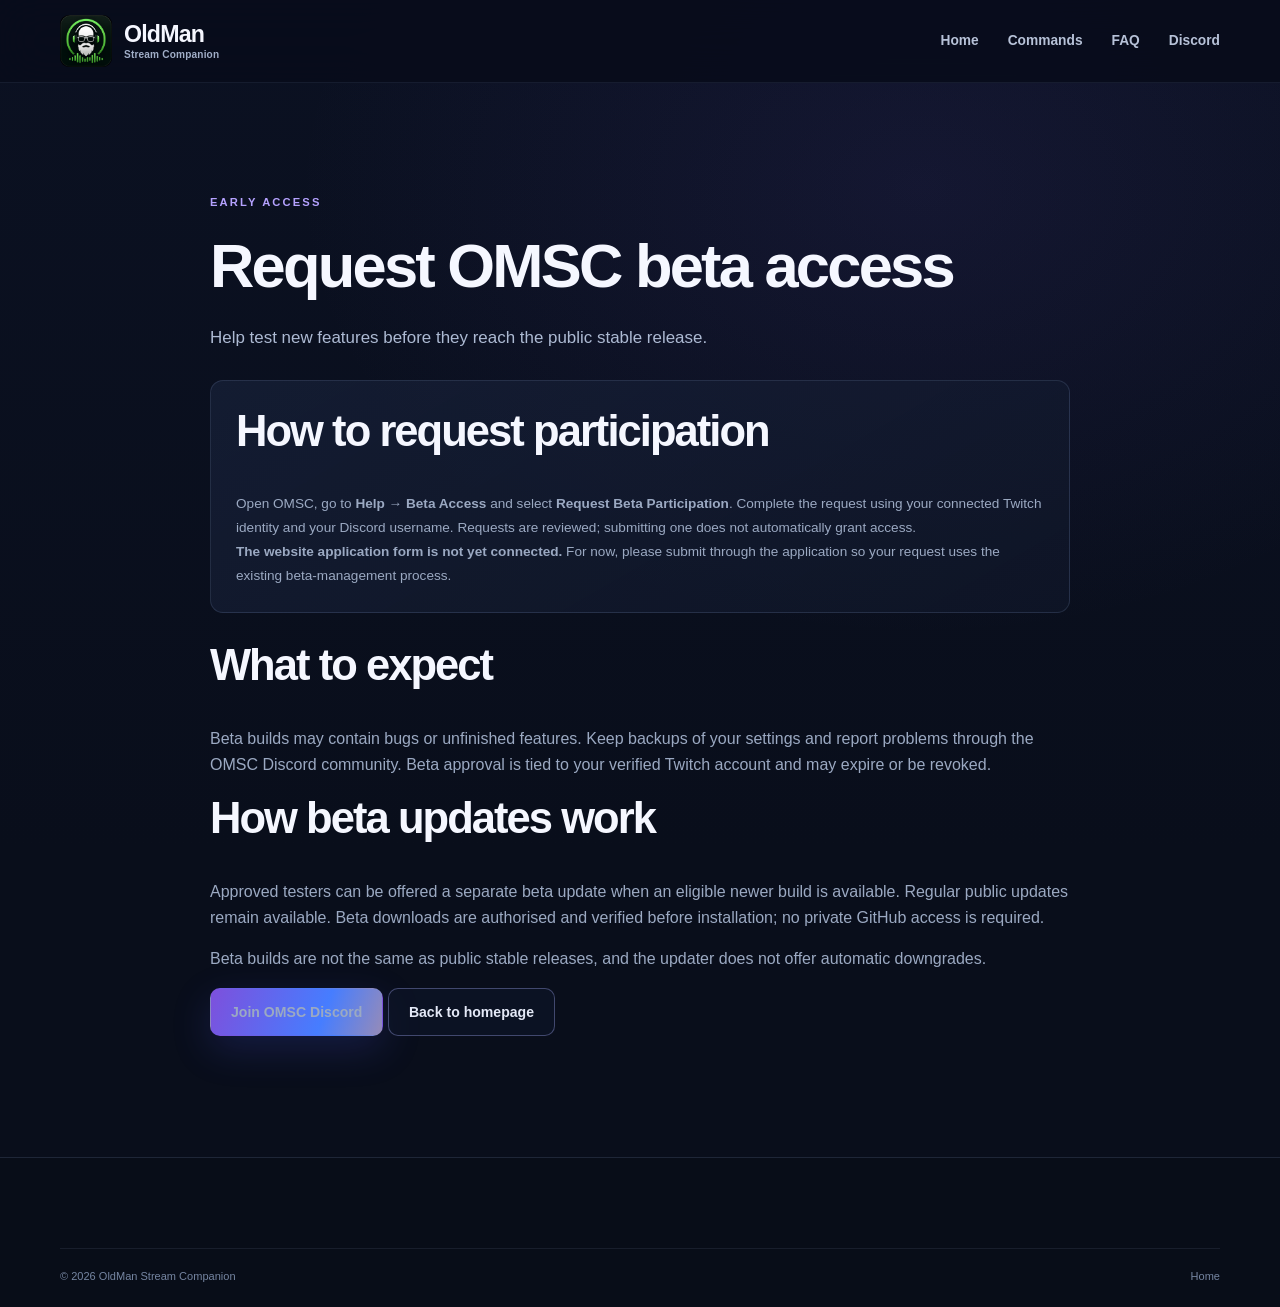
==== beta/index.html @ b164f7f6 "Add beta participation information and in-app request instructions" ====
<!doctype html>
<html lang="en-AU"><head><meta charset="utf-8"><meta name="viewport" content="width=device-width, initial-scale=1"><meta name="theme-color" content="#090e1b"><meta name="description" content="Request participation in OldMan Stream Companion beta testing."><link rel="icon" href="/assets/omsc-favicon.png" type="image/png"><link rel="stylesheet" href="/styles.css"><title>Beta Access | OldMan Stream Companion</title></head>
<body><a class="skip-link" href="#main">Skip to main content</a><header class="site-header"><div class="container nav-shell"><a class="brand" href="/" aria-label="OldMan Stream Companion home"><span class="brand-mark" aria-hidden="true"></span><span class="brand-wordmark"><strong>OldMan</strong><small>Stream Companion</small></span></a><nav class="site-nav" aria-label="Main navigation"><a href="/">Home</a><a href="/commands/">Commands</a><a href="/#faq">FAQ</a><a href="https://discord.gg/SG4fTGx7cP" target="_blank" rel="noopener noreferrer">Discord</a></nav></div></header>
<main id="main"><section class="section-spacing"><div class="container" style="max-width:860px"><span class="eyebrow">EARLY ACCESS</span><h1>Request OMSC beta access</h1><p class="hero-lede">Help test new features before they reach the public stable release.</p>
<div class="feature-card" style="margin:28px 0"><h2>How to request participation</h2><p>Open OMSC, go to <strong>Help → Beta Access</strong> and select <strong>Request Beta Participation</strong>. Complete the request using your connected Twitch identity and your Discord username. Requests are reviewed; submitting one does not automatically grant access.</p><p><strong>The website application form is not yet connected.</strong> For now, please submit through the application so your request uses the existing beta-management process.</p></div>
<h2>What to expect</h2><p>Beta builds may contain bugs or unfinished features. Keep backups of your settings and report problems through the OMSC Discord community. Beta approval is tied to your verified Twitch account and may expire or be revoked.</p><h2>How beta updates work</h2><p>Approved testers can be offered a separate beta update when an eligible newer build is available. Regular public updates remain available. Beta downloads are authorised and verified before installation; no private GitHub access is required.</p><p>Beta builds are not the same as public stable releases, and the updater does not offer automatic downgrades.</p><p><a class="btn btn-primary" href="https://discord.gg/SG4fTGx7cP" target="_blank" rel="noopener noreferrer">Join OMSC Discord</a> <a class="btn btn-outline" href="/">Back to homepage</a></p></div></section></main>
<footer class="footer"><div class="container footer-bottom"><span>© 2026 OldMan Stream Companion</span><a href="/">Home</a></div></footer></body></html>
---- styles.css ----
:root{color-scheme:dark;--bg:#090e1b;--bg-deep:#070b15;--panel:#111a2c;--panel-lighter:#18233a;--text:#f5f7ff;--muted:#9ba9c2;--quiet:#71809d;--border:rgba(164,188,236,.14);--purple:#9570f8;--blue:#4484ff;--orange:#f49a57;--max:1160px;--focus:#9ad8ff}
*{box-sizing:border-box}html{scroll-behavior:smooth;scroll-padding-top:100px}body{margin:0;background:var(--bg);color:var(--text);font-family:Inter,ui-sans-serif,-apple-system,BlinkMacSystemFont,"Segoe UI",Arial,sans-serif;font-size:16px;line-height:1.6;-webkit-font-smoothing:antialiased}body::before{content:"";position:absolute;left:0;right:0;top:0;height:850px;pointer-events:none;background:radial-gradient(ellipse at 72% 22%,rgba(91,71,173,.12),transparent 48%),linear-gradient(180deg,#0b1122 0%,var(--bg) 100%);z-index:-1}a{color:inherit;text-decoration:none}button{font:inherit}button,a{ -webkit-tap-highlight-color:transparent}a:focus-visible,button:focus-visible,summary:focus-visible{outline:3px solid var(--focus);outline-offset:4px}h1,h2,h3,p{margin-top:0}h1,h2,h3{line-height:1.14;letter-spacing:-.045em}h1{font-size:clamp(2.6rem,4.8vw,4.7rem);font-weight:780;margin:17px 0 22px}h2{font-size:clamp(2rem,3.4vw,3.35rem);font-weight:740}h3{font-size:1.12rem;letter-spacing:-.025em}p{color:var(--muted)}svg{width:1.15em;height:1.15em;vertical-align:middle}.container{width:min(calc(100% - 64px),var(--max));margin-inline:auto}.section-spacing{padding:105px 0}.eyebrow{display:inline-flex;gap:12px;align-items:center;color:#b5a2ff;letter-spacing:.19em;font-size:.7rem;font-weight:800;text-transform:uppercase}.eyebrow-line{width:24px;height:2px;background:linear-gradient(90deg,var(--purple),var(--blue))}.gradient-text{background:linear-gradient(100deg,#b498ff 4%,#719aff 53%,#ffae75 100%);-webkit-background-clip:text;background-clip:text;color:transparent}.muted-heading{color:#aab7d0}.skip-link{position:absolute;top:-90px;left:18px;padding:12px 18px;background:white;color:black;z-index:10000}.skip-link:focus{top:12px}
.site-header{position:sticky;top:0;z-index:99;border-bottom:1px solid rgba(164,188,236,.09);background:rgba(8,13,27,.91);backdrop-filter:blur(22px);-webkit-backdrop-filter:blur(22px)}.nav-shell{display:flex;align-items:center;justify-content:space-between;min-height:82px;gap:30px}.brand{display:inline-flex;align-items:center;gap:12px;min-width:0}.brand-mark{flex:none;display:grid;place-items:center;position:relative;width:43px;height:43px;border:2px solid rgba(145,111,250,.7);border-radius:15px;background:linear-gradient(145deg,#222444,#101d3c);box-shadow:inset 0 0 20px rgba(118,77,239,.12)}.brand-mark::before{content:"";position:absolute;inset:7px;border:3px solid transparent;border-top-color:#9a7aff;border-left-color:#4a8aff;border-bottom-color:#e69a64;border-right-color:#9a7aff;border-radius:50%;transform:rotate(25deg)}.brand-mark span{font-size:.01px;color:transparent}.brand-wordmark{display:flex;flex-direction:column;line-height:1.05;gap:4px;white-space:nowrap}.brand-wordmark strong{font-size:1.45rem;font-weight:820;letter-spacing:-.05em}.brand-wordmark small{color:#a1aec8;font-size:.63rem;font-weight:600;letter-spacing:.018em}.site-nav{display:flex;align-items:center;gap:29px}.site-nav>a:not(.nav-download){color:#b7c2d8;font-size:.86rem;font-weight:550;transition:color .2s}.site-nav>a:not(.nav-download):hover{color:white}.nav-download{display:inline-flex;gap:9px;align-items:center;border:1px solid rgba(154,131,255,.3);background:linear-gradient(108deg,#7651dd,#3c72e0);color:white;padding:11px 16px;border-radius:10px;font-weight:720;font-size:.83rem;box-shadow:0 8px 29px rgba(87,77,185,.16);transition:filter .2s,transform .2s}.nav-download:hover,.btn-primary:hover{filter:brightness(1.13);transform:translateY(-2px)}.menu-toggle{display:none}
.hero{position:relative;overflow:hidden;padding-top:95px;padding-bottom:94px}.hero-grid{display:grid;grid-template-columns:.96fr 1.04fr;gap:50px;align-items:center}.hero-ambient{position:absolute;border-radius:50%;filter:blur(50px);opacity:.35;pointer-events:none;z-index:-1}.hero-ambient-one{width:370px;height:370px;right:5%;top:5%;background:#30287a}.hero-ambient-two{width:250px;height:270px;left:0;bottom:0;background:#122859}.hero-copy{position:relative;z-index:1}.hero-lede{max-width:520px;font-size:1.06rem;line-height:1.85;color:#adbad3}.hero-actions{display:flex;flex-wrap:wrap;gap:12px;margin:30px 0 30px}.btn{display:inline-flex;justify-content:center;align-items:center;gap:11px;min-height:48px;padding:13px 20px;border:1px solid transparent;border-radius:10px;font-size:.88rem;font-weight:750;line-height:1.2;white-space:nowrap;transition:background .2s,border-color .2s,filter .2s,transform .2s}.btn-primary{background:linear-gradient(110deg,#7d50dc 0%,#467dff 65%,#f19b67 140%);box-shadow:0 13px 38px rgba(72,78,220,.21)}.btn-outline{background:rgba(14,20,39,.7);border-color:rgba(148,155,225,.4);color:#e4e9f7}.btn-outline:hover{background:rgba(111,100,186,.15);border-color:#9c91df}.btn-outline>span{font-size:1.03rem}.hero-points{display:flex;flex-wrap:wrap;gap:12px 22px}.hero-points>span{color:#9eabc4;font-size:.76rem;white-space:nowrap}.point-icon{color:#a38dff;font-weight:800;padding-right:5px}.hero-display{min-width:0;position:relative}.product-window{border:1px solid rgba(149,157,239,.29);border-radius:17px;background:#0d1424;box-shadow:0 35px 90px rgba(0,0,0,.38),0 0 0 5px rgba(73,74,134,.08);overflow:hidden;transform:perspective(1600px) rotateY(-3deg) rotateX(1deg)}.window-header{height:42px;background:#121a2c;border-bottom:1px solid #243048;display:flex;align-items:center;justify-content:space-between;padding:0 14px}.window-title{display:flex;align-items:center;gap:8px;font-size:.68rem;font-weight:850;letter-spacing:.05em}.window-title span:last-child{display:flex;align-items:center;gap:8px}.window-title small{font-size:.59rem;color:#8596b5;font-weight:500;letter-spacing:0}.window-logo{display:grid;place-items:center;width:22px;height:22px;border:1px solid #795bbf;background:#2a2052;color:#cbb9ff;border-radius:7px;font-size:.7rem}.window-actions{display:flex;gap:9px}.window-actions i{width:7px;height:7px;border-radius:50%;background:#364767}.window-actions i:last-child{background:#8c477b}.app-body{display:grid;grid-template-columns:139px minmax(0,1fr);min-height:322px}.app-sidebar{background:#0d1423;padding:16px 8px;display:flex;flex-direction:column;gap:5px;border-right:1px solid #1e2b43}.app-sidebar>div{font-size:.58rem;color:#8e9bb4;white-space:nowrap;padding:7px 8px;border-radius:5px}.app-sidebar .app-sidebar-active{color:#ded4ff;background:#382575}.sb-icon{font-weight:bold;color:#9095cb;padding-right:6px}.sb-dot{display:inline-block;width:6px;height:6px;border-radius:50%;background:#ad8dff;margin-right:7px}.app-main{padding:17px 17px 12px;background:radial-gradient(circle at 80% 20%,rgba(54,46,132,.2),transparent 50%),#101827}.app-heading{display:flex;align-items:flex-start;justify-content:space-between;gap:10px}.app-small-title{font-size:.51rem;color:#928dbb;font-weight:800;letter-spacing:.15em}.app-heading h2{font-size:1rem;margin:4px 0 16px;letter-spacing:-.02em}.app-status{font-size:.56rem;display:inline-flex;align-items:center;gap:6px;padding:6px 7px;border:1px solid rgba(65,177,136,.2);border-radius:25px;color:#83ccae;white-space:nowrap}.app-status span,.connected-dot{display:inline-block;border-radius:50%;width:6px;height:6px;background:#3fd6a1}.app-main-grid{display:grid;grid-template-columns:1.25fr 1fr;gap:10px}.playing-card,.control-card,.module-card{border:1px solid #263653;background:#161f35;border-radius:9px;padding:12px}.playing-label,.control-card>span:first-child{font-weight:850;color:#adbad7;font-size:.55rem;letter-spacing:.12em}.pulse-indicator{display:inline-block;width:6px;height:6px;background:#48d4aa;border-radius:50%;margin-right:5px}.playing-middle{display:flex;gap:10px;align-items:center;margin-top:15px}.record-art{width:58px;height:59px;border-radius:6px;display:grid;place-items:center;background:radial-gradient(circle at 35% 25%,#bc7ec8 0%,#443483 35%,#111b48 75%);flex:none;color:#f6d5ff;font-size:1.3rem}.playing-info{min-width:0}.playing-info strong{display:block;font-size:.62rem;color:#eceefe;line-height:1.4}.playing-info small{display:block;color:#a4aacb;font-size:.54rem;margin-top:5px}.progress-bar{background:#2b3254;width:100%;height:5px;border-radius:50px;margin-top:14px;overflow:hidden}.progress-bar span{display:block;height:100%;width:58%;background:linear-gradient(90deg,#a27aff,#4989ff)}.control-card{display:flex;flex-direction:column;justify-content:space-between}.control-graphic{display:flex;align-items:center;justify-content:center;gap:14px;margin:12px 0;font-size:1rem;color:#e7916c}.control-graphic span:nth-child(2){font-size:1.9rem;color:#ca8bff}.control-card strong{font-size:.58rem;font-weight:550;color:#d5d8ed}.module-card{padding:11px;display:flex;flex-direction:column;min-height:73px;gap:5px}.module-card strong{font-size:.59rem;color:#f2f4ff;line-height:1.2}.module-card small{font-size:.54rem;color:#99a9c4}.module-icon{font-size:1rem;line-height:1}.module-icon.purple{color:#b58cff}.module-icon.orange{color:#ffac6f}.app-bottom{display:flex;justify-content:space-between;gap:10px;color:#7284a4;margin-top:14px;font-size:.53rem}.window-caption{text-align:center;color:#7689a8;font-size:.69rem;margin-top:18px}.caption-sparkle{color:#af8aff}
.benefits{padding:0 0 12px}.benefits-inner{display:grid;grid-template-columns:repeat(4,1fr);border:1px solid var(--border);border-radius:13px;overflow:hidden;background:rgba(19,28,48,.58)}.benefits-inner>div{display:flex;align-items:center;justify-content:center;gap:11px;padding:21px 12px;border-right:1px solid var(--border)}.benefits-inner>div:last-child{border-right:0}.benefits-inner strong{font-size:.8rem;font-weight:650}.benefit-icon{font-size:1.5rem;font-weight:800;line-height:1}.spotify-green{color:#49d69e}.lavender{color:#a78bff}.warm{color:#f7aa66}.sky{color:#5dafff}
.section-heading{margin-bottom:38px}.section-heading.centered{text-align:center}.section-heading h2{margin:12px 0 15px}.section-heading p{margin:0 auto;max-width:550px;line-height:1.8}.features{padding-top:109px;padding-bottom:90px}.feature-grid{display:grid;grid-template-columns:repeat(3,minmax(0,1fr));gap:16px}.feature-card{padding:26px 25px 24px;border-radius:13px;border:1px solid var(--border);background:linear-gradient(150deg,rgba(26,36,62,.62),rgba(16,23,41,.7));min-height:206px;transition:transform .2s,border-color .2s}.feature-card:hover{transform:translateY(-3px);border-color:rgba(147,121,254,.33)}.feature-card h3{font-size:1.07rem;letter-spacing:-.02em;margin:22px 0 7px}.feature-card p{font-size:.85rem;line-height:1.75;margin:0}.feature-symbol{display:grid;place-items:center;width:45px;height:45px;border-radius:13px;font-size:1.52rem;font-weight:750}.symbol-spotify{color:#5ae7a8;background:rgba(53,167,116,.12)}.symbol-alert{color:#b293ff;background:rgba(130,98,226,.13)}.symbol-chat{color:#67baff;background:rgba(65,138,234,.14)}.symbol-playlist{color:#f8aa70;background:rgba(217,125,58,.12)}.symbol-credits{color:#ffd073;background:rgba(224,164,56,.13)}.symbol-directory{color:#cc9dff;background:rgba(154,84,214,.13)}.feature-extra{text-align:center;margin:29px 0 0;font-size:.82rem;color:#8e9bb4}.feature-extra strong{color:#c0cce0;font-weight:550}
.preview-section{background:linear-gradient(180deg,rgba(13,20,35,.4),rgba(21,27,52,.48),rgba(13,20,35,.13));border-top:1px solid rgba(165,176,224,.05);border-bottom:1px solid rgba(165,176,224,.05)}.split-heading{display:flex;align-items:flex-end;justify-content:space-between;gap:30px}.split-heading h2{margin-bottom:0}.split-heading p{max-width:375px;margin:0;font-size:.94rem}.preview-shell{border:1px solid rgba(155,164,235,.18);background:#10182a;border-radius:15px;overflow:hidden;box-shadow:0 34px 70px rgba(0,0,0,.12)}.preview-tabs{display:flex;gap:0;background:#141c30;border-bottom:1px solid var(--border)}.preview-tab{flex:1;background:none;border:0;border-right:1px solid var(--border);padding:18px 17px;color:#8797b2;cursor:pointer;text-align:left;font-size:.88rem;font-weight:700;transition:background .2s,color .2s}.preview-tab:last-child{border-right:0}.preview-tab span{color:#6e7d9e;font-size:.7rem;padding-right:12px}.preview-tab.active{background:#1a2340;color:#f2f3ff;box-shadow:inset 0 -2px #9276f9}.preview-tab:hover{background:#1b2540}.preview-panel{display:grid;grid-template-columns:1.25fr .75fr;gap:36px;align-items:center;padding:33px}.preview-panel[hidden]{display:none}.scene-card{height:310px;padding:22px;border-radius:13px;border:1px solid rgba(144,139,236,.3);overflow:hidden;position:relative;background:#10142a}.scene-card::before{content:"";position:absolute;inset:0;pointer-events:none;background:radial-gradient(circle at 48% 100%,rgba(92,64,205,.25),transparent 70%)}.scene-topline{display:flex;justify-content:space-between;gap:15px;position:relative;z-index:1;font-size:.66rem;letter-spacing:.11em;color:#bdaddd;font-weight:850}.scene-live{color:#8c99b4}.scene-music-main{position:relative;z-index:1;display:flex;align-items:center;gap:22px;max-width:490px;margin:52px auto 0}.album-placeholder{flex:none;width:136px;height:136px;border-radius:12px;background:linear-gradient(135deg,#39316a,#6446c4 45%,#1e4a8e);display:grid;place-items:center;color:#dbd2ff;font-size:4rem;box-shadow:0 20px 37px rgba(0,0,0,.2)}.scene-music-main>div:last-child{flex:1;min-width:0}.scene-music-main small{color:#aaa2f7}.scene-music-main h3{font-size:1.55rem;line-height:1.23;margin:8px 0}.scene-music-main p{font-size:.76rem}.scene-bars{display:flex;align-items:center;gap:4px;height:32px;margin-top:15px}.scene-bars i{display:block;flex:1;max-width:8px;border-radius:4px;background:linear-gradient(0deg,#6751d5,#6a96ff)}.preview-type{font-size:.73rem;font-weight:850;letter-spacing:.12em;color:#aa93fd;text-transform:uppercase}.preview-description h3{margin:14px 0;font-size:clamp(1.45rem,2.35vw,2.4rem)}.preview-description p{font-size:.95rem;line-height:1.85}.preview-note{font-size:.71rem;color:#7484a4;padding:0 33px 19px;margin:0}.scene-alerts{background:radial-gradient(circle at center,#26204d,#101426 75%)}.alert-art{position:relative;text-align:center;padding-top:25px}.alert-ring{height:92px;width:92px;display:grid;place-items:center;margin:0 auto 15px;border-radius:23px;border:2px solid #b592ff;box-shadow:0 0 42px rgba(158,91,238,.25);font-size:3rem;color:#d5b0ff}.alert-art small{font-size:.69rem;letter-spacing:.2em;color:#cebeff}.alert-art h3{font-size:1.6rem;margin:11px 0}.alert-art>span{font-size:.8rem;color:#b5a3ce}.scene-credits{background:radial-gradient(circle at center,#3a2540,#101426 73%)}.credits-art{text-align:center;position:relative;z-index:1;margin-top:19px}.credits-star{font-size:2.7rem;color:#ffbb75}.credits-art h3{font-size:1.52rem;margin:14px 0 28px}.credit-tokens{display:flex;gap:10px;justify-content:center;flex-wrap:wrap}.credit-tokens span{border:1px solid rgba(248,167,116,.4);border-radius:7px;padding:7px 11px;background:rgba(61,37,48,.8);font-size:.8rem;color:#ffca9c}
.community-section{padding:85px 0 10px}.community-panel{display:flex;align-items:center;gap:25px;padding:33px 35px;border:1px solid rgba(139,123,234,.27);border-radius:16px;background:linear-gradient(109deg,rgba(33,36,75,.72),rgba(20,29,56,.76))}.community-icon{display:grid;place-items:center;flex:none;width:61px;height:61px;background:#242957;color:#a8a4ff;border-radius:18px}.community-icon svg{width:34px;height:34px}.community-copy{flex:1}.community-copy .eyebrow{font-size:.62rem}.community-copy h2{font-size:1.49rem;margin:6px 0 5px}.community-copy p{font-size:.84rem;margin:0}.btn-community{border-color:#606bb5;background:rgba(53,72,160,.6)}.btn-community:hover{background:#394f9f}
.faq-section{padding:108px 0}.faq-grid{display:grid;grid-template-columns:.7fr 1.3fr;gap:85px}.faq-grid h2{margin:15px 0}.faq-grid>div:first-child>p{max-width:290px;line-height:1.8}.text-link{font-size:.87rem;color:#af9cff;font-weight:700}.text-link:hover{text-decoration:underline}.faq-list{border-top:1px solid var(--border)}.faq-list details{border-bottom:1px solid var(--border);padding:0 2px}.faq-list summary{font-size:.95rem;font-weight:690;cursor:pointer;list-style:none;padding:23px 35px 23px 0;position:relative}.faq-list summary::-webkit-details-marker{display:none}.faq-list summary::after{content:"+";position:absolute;right:5px;top:17px;color:#a597fc;font-size:1.45rem;font-weight:400}.faq-list details[open] summary::after{content:"−"}.faq-list details p{margin:-2px 0 22px;font-size:.85rem;line-height:1.8;max-width:530px}
.download-section{padding:20px 0 85px}.download-shell{min-height:340px;position:relative;display:grid;place-items:center;overflow:hidden;border:1px solid rgba(142,142,233,.25);border-radius:19px;background:radial-gradient(ellipse at 50% 110%,rgba(82,67,163,.22),transparent 67%),linear-gradient(150deg,#141b34,#0b1528)}.download-content{position:relative;z-index:2;text-align:center;padding:57px 30px}.download-content h2{margin:15px 0;font-size:clamp(1.8rem,3.4vw,3rem)}.download-content p{font-size:.94rem}.download-actions{display:flex;align-items:center;gap:12px;justify-content:center;margin:27px 0 0;flex-wrap:wrap}.btn-disabled{background:#354057;color:#d3d8e2;border-color:#47536d;cursor:not-allowed;font-size:.8rem}.release-note{font-size:.7rem!important;color:#7f90ae;margin-top:17px}.download-decoration{position:absolute;width:280px;height:280px;border:1px solid rgba(119,106,222,.24);border-radius:50%;top:40px}.download-decoration::before,.download-decoration::after{content:"";position:absolute;border:1px solid rgba(107,108,225,.17);border-radius:50%;inset:36px}.download-decoration::after{inset:75px}.download-decoration-left{left:-150px}.download-decoration-right{right:-150px;border-color:rgba(218,132,94,.24)}
.footer{border-top:1px solid var(--border);background:#080d18;padding:46px 0 21px}.footer-main{display:flex;align-items:center;justify-content:space-between;gap:30px}.footer-brand p{font-size:.76rem;margin:14px 0 0}.footer-main nav{display:flex;gap:24px;flex-wrap:wrap}.footer-main nav a{font-size:.79rem;color:#9cabc7}.footer-main nav a:hover{color:#fff}.footer-bottom{margin-top:44px;border-top:1px solid rgba(165,180,216,.1);padding-top:19px;display:flex;align-items:center;justify-content:space-between;gap:14px;color:#7585a1;font-size:.69rem}
@media(max-width:1100px){.hero-grid{gap:26px}.container{width:min(calc(100% - 48px),var(--max))}.hero h1{font-size:clamp(2.35rem,4.4vw,4rem)}.hero-points{gap:10px 14px}.app-sidebar{display:none}.app-body{grid-template-columns:1fr}.site-nav{gap:18px}.feature-card{padding:22px 20px}}
@media(max-width:800px){.nav-shell{min-height:74px}.menu-toggle{display:flex;flex-direction:column;justify-content:center;gap:5px;width:40px;height:40px;border:1px solid var(--border);border-radius:9px;background:#151e33;cursor:pointer;padding:9px}.menu-toggle span{height:2px;width:100%;background:#ddd9ff;border-radius:4px}.site-nav{display:none;position:absolute;left:20px;right:20px;top:74px;flex-direction:column;align-items:stretch;gap:0;border:1px solid #334061;background:#111a2f;box-shadow:0 30px 40px rgba(0,0,0,.35);border-radius:13px;padding:11px}.site-nav.open{display:flex}.site-nav>a:not(.nav-download){padding:14px;font-size:.95rem}.nav-download{justify-content:center;margin:8px 0 0}.hero{padding-top:72px;padding-bottom:55px}.hero-grid{grid-template-columns:1fr;gap:50px}.hero-copy{text-align:center}.hero-copy .eyebrow{justify-content:center}.hero-lede{margin-inline:auto}.hero-actions,.hero-points{justify-content:center}.hero-display{max-width:610px;width:100%;margin-inline:auto}.product-window{transform:none}.benefits-inner{grid-template-columns:repeat(2,1fr)}.benefits-inner>div:nth-child(2){border-right:0}.benefits-inner>div:nth-child(-n+2){border-bottom:1px solid var(--border)}.feature-grid{grid-template-columns:repeat(2,minmax(0,1fr))}.preview-panel{grid-template-columns:1fr;gap:12px}.preview-description{padding:0 8px}.preview-description h3{margin:10px 0}.split-heading{display:block}.split-heading p{margin-top:18px}.community-panel{flex-wrap:wrap}.community-copy{flex:1;min-width:calc(100% - 90px)}.community-panel .btn{margin-left:85px}.faq-grid{gap:40px;grid-template-columns:1fr}.faq-grid>div:first-child>p{max-width:100%}.footer-main{align-items:flex-start;flex-direction:column}.footer-bottom{align-items:flex-start;flex-direction:column}}
@media(max-width:520px){.container{width:calc(100% - 34px)}.section-spacing{padding:76px 0}.brand-wordmark strong{font-size:1.25rem}.brand-wordmark small{font-size:.54rem}.brand-mark{width:38px;height:38px;border-radius:13px}.hero{padding-top:65px;padding-bottom:44px}.hero h1{font-size:clamp(2.15rem,10vw,3.3rem)}.hero-lede{font-size:.95rem;line-height:1.75}.hero-actions{margin-top:28px}.hero-points{gap:10px 15px}.hero-points>span{font-size:.69rem}.window-title small{display:none}.app-main{padding:14px}.app-body{min-height:297px}.app-main-grid{gap:7px}.playing-card,.control-card,.module-card{padding:9px}.record-art{width:42px;height:46px}.playing-middle{gap:8px;margin-top:13px}.playing-info strong{font-size:.52rem}.app-heading h2{margin-bottom:10px}.control-graphic{gap:7px}.benefits-inner>div{padding:17px 5px;gap:6px}.benefits-inner strong{font-size:.65rem}.benefit-icon{font-size:1.15rem}.features{padding-top:70px;padding-bottom:70px}.feature-grid{grid-template-columns:1fr;gap:12px}.feature-card{min-height:unset;padding:22px}.feature-card h3{margin-top:14px}.feature-extra{line-height:1.8}.section-heading{margin-bottom:28px}.preview-tabs{display:grid;grid-template-columns:repeat(3,1fr)}.preview-tab{font-size:.7rem;padding:15px 9px;text-align:center;line-height:1.3}.preview-tab span{display:block;margin-bottom:6px;padding:0}.preview-panel{padding:15px;gap:20px}.scene-card{height:255px;padding:14px}.scene-music-main{margin-top:40px;gap:13px}.album-placeholder{width:86px;height:88px;font-size:3rem}.scene-music-main h3{font-size:1.07rem}.scene-music-main p{font-size:.65rem}.scene-bars{margin-top:8px;height:24px}.scene-topline{font-size:.5rem}.alert-art{padding-top:16px}.alert-ring{height:75px;width:75px}.alert-art h3{font-size:1.25rem}.credits-art h3{font-size:1.21rem}.credit-tokens span{font-size:.7rem}.preview-note{padding:7px 19px 19px;line-height:1.6}.community-section{padding:62px 0 0}.community-panel{padding:25px;gap:14px}.community-icon{width:47px;height:47px}.community-icon svg{width:28px;height:28px}.community-copy{min-width:calc(100% - 66px)}.community-copy h2{font-size:1.19rem}.community-copy p{font-size:.76rem}.community-panel .btn{margin-left:0;width:100%}.faq-section{padding:80px 0}.faq-list summary{font-size:.88rem}.download-section{padding:0 0 60px}.download-content{padding:48px 19px}.download-actions .btn{white-space:normal;width:100%}.footer-main nav{gap:14px 20px}}
@media(prefers-reduced-motion:reduce){html{scroll-behavior:auto}*,*::before,*::after{transition-duration:.01ms!important;animation-duration:.01ms!important}}

/* Official OMSC brand asset: sourced from OldManStreamCompanion.Server/wwwroot/omsc-icon.png.
   The PowerShell preparation script copies the original binary; this draft does not substitute a replica. */
.brand-mark {
  border: 0;
  border-radius: 9px;
  background: transparent url("assets/omsc-original.png") center / contain no-repeat;
  box-shadow: none;
  width: 52px;
  height: 52px;
}
.brand-mark::before, .brand-mark::after { display: none; }
.brand-wordmark strong { letter-spacing: -0.035em; }
.window-logo {
  border: none;
  border-radius: 4px;
  background: transparent url("assets/omsc-original.png") center / contain no-repeat;
}
.hero h1 { font-size: clamp(2.2rem, 4.05vw, 4.2rem); line-height: 1.13; }
.hero-lede { line-height: 1.72; max-width: 575px; }
@media(max-width:800px) {.hero h1 {font-size:clamp(2.25rem,7vw,3.55rem);}}
@media(max-width:520px) {.brand-mark {width:42px;height:42px;} .hero h1 {font-size:clamp(2rem,9.1vw,2.9rem);}}

/* Actual OMSC widget embeds: outer site styling only. Internal rendering is untouched. */
.omsc-demo-wrap{min-width:0;border:1px solid rgba(153,140,241,.25);border-radius:14px;background:radial-gradient(ellipse at 30% 100%,rgba(95,78,202,.21),transparent 75%),#0b1020;padding:17px;overflow:hidden}
.demo-label{display:flex;align-items:center;justify-content:space-between;gap:12px;color:#9bb2d8;font-size:.58rem;letter-spacing:.085em;font-weight:800;margin-bottom:10px}
.demo-label span:last-child{color:#af9af8;white-space:nowrap}
.live-widget-viewport{position:relative;min-height:240px;height:265px;border-radius:11px;background:radial-gradient(ellipse at center,rgba(101,78,170,.14),transparent 72%);overflow:hidden}
.live-widget-viewport iframe{width:100%;height:100%;border:0;display:block;overflow:hidden;background:transparent}
.widget-choices{display:flex;flex-wrap:wrap;gap:7px;justify-content:center;padding:13px 0 8px}
.widget-choice{cursor:pointer;color:#aab9d8;background:#1a2340;border:1px solid rgba(149,160,218,.24);border-radius:8px;font-weight:650;font-size:.71rem;padding:8px 10px;min-height:36px;transition:background .15s,border-color .15s}
.widget-choice.active,.widget-choice[aria-pressed=true]{color:#fff;background:#40377e;border-color:#a795ff}
.widget-choice:hover{background:#31335f}
.demo-controls{display:flex;justify-content:space-between;align-items:center;gap:12px;font-size:.68rem;color:#91a1bd;padding:6px 2px 1px}
.demo-controls button{white-space:nowrap;background:none;color:#b6a1ff;border:0;text-decoration:underline;cursor:pointer;padding:5px}
.credits-widget-viewport{height:290px}
@media(max-width:800px){.live-widget-viewport{height:240px}.credits-widget-viewport{height:300px}}
@media(max-width:520px){.omsc-demo-wrap{padding:10px}.live-widget-viewport{height:205px}.credits-widget-viewport{height:250px}.demo-label{font-size:.48rem}.demo-controls{font-size:.61rem}.widget-choice{font-size:.67rem;padding:7px}}

/* Artwork attribution for the real OMSC widget demonstration. */
.demo-artwork-credit {font-size:.63rem;color:#8193b4;line-height:1.65;margin:5px 2px 0;}
.demo-artwork-credit a {color:#b3a5ee;text-decoration:underline;text-underline-offset:2px;}
.demo-artwork-credit a:hover,.demo-artwork-credit a:focus-visible {color:#e0d4ff;}

/* Stream Credits style selector - real OMSC renderer remains inside the iframe. */
.credits-widget-choices{gap:7px;max-width:100%}
.credits-widget-choices .widget-choice{flex:0 1 auto}
.credits-demo-wrap .demo-controls{min-height:37px}
@media(max-width:520px){.credits-widget-choices{justify-content:center}.credits-widget-choices .widget-choice{font-size:.66rem;padding:7px 8px}}


/* Build 3.3: faithfully source-aligned OMSC dashboard preview, generated from
   the application dashboard's real information architecture and palette.
   Demo data is used; this is NOT a screenshot of a running installation. */
.dashboard-preview-link {
  display: block;
  width: 100%;
  overflow: hidden;
  border: 1px solid rgba(79,190,229,.28);
  border-radius: 16px;
  background: #0b0b10;
  box-shadow: 0 27px 72px rgba(0,0,0,.43),0 0 0 5px rgba(26,90,113,.07);
  transition: border-color .16s ease, transform .16s ease;
}
.dashboard-preview-link:hover {border-color:rgba(118,255,33,.54); transform:translateY(-2px)}
.dashboard-preview-link:focus-visible {outline:3px solid #76ff21;outline-offset:4px}
.dashboard-preview-image {display:block;aspect-ratio:8/5;width:100%;height:auto;object-fit:cover}
.window-caption a {color:#a7dfee;text-decoration:underline;text-underline-offset:2px}
.window-caption a:hover {color:#76ff21}
@media(max-width:800px){.dashboard-preview-link{max-width:660px;margin-inline:auto}}
@media(prefers-reduced-motion:reduce){.dashboard-preview-link{transition:none}}

/* Build 3.3.2 — enforce black behind the actual credits iframe as well
   as inside its website-only document. This leaves Spotify demos untouched. */
#panel-credits .credits-widget-viewport {
    background: #000000 !important;
    background-image: none !important;
}
#panel-credits .credits-widget-viewport #credits-demo-iframe {
    background: #000000 !important;
    color-scheme: dark;
}

/* Alerts page embeds native OMSC Alerts renderer, not an imitation. */
.alerts-widget-viewport { height:290px; min-height:0; background:#000000; }
.alerts-widget-viewport iframe { width:100%;height:100%; background:#000000; }
@media(max-width:800px){.alerts-widget-viewport{height:260px}}
@media(max-width:520px){.alerts-widget-viewport{height:230px}}

/* Build 3.5 — two authentic alert categories: custom audio and custom video. */
.alerts-widget-viewport { position:relative; background:#000000; }
.alerts-widget-viewport iframe[hidden],
.alerts-audio-stage[hidden],
#alerts-replay-video[hidden] { display:none !important; }
.alerts-audio-stage {
  width:100%; height:100%; display:flex; align-items:center; justify-content:center;
  text-align:center; padding:16px; background:#000000;
}
.alerts-sound-card { display:flex; flex-direction:column; align-items:center; gap:10px; max-width:100%; }
.alerts-sound-icon {
  width:58px; height:58px; border-radius:16px; display:grid; place-items:center;
  font-size:30px; font-weight:700; color:#a2f47a;
  border:1px solid rgba(118,255,33,.36); background:rgba(118,255,33,.075);
}
.alerts-sound-card strong { color:#f5f7ff; font-size:18px; line-height:1.2; }
.alerts-sound-card p { color:#b4c1d6; font-size:12px; margin:0; }
.alerts-sound-play {
  cursor:pointer; border:1px solid #6296ed; border-radius:8px; padding:9px 18px;
  color:#fff; background:#2c4e9e; font-size:13px; font-weight:700;
}
.alerts-sound-play:hover { background:#3b62bc; }
.alerts-sound-play:focus-visible { outline:2px solid #f4f4ff; outline-offset:3px; }
.alerts-sound-play:disabled { opacity:.65; cursor:default; }
.alerts-audio-status {font-size:11px; color:#93a2c0; min-height:1.4em;}

/* Build 3.5.1: enforce pure black in the Alerts preview stage and iframe shell. */
#panel-alerts .alerts-widget-viewport,
#panel-alerts .alerts-audio-stage,
#panel-alerts #alerts-demo-iframe {
  background: #000000 !important;
  background-image: none !important;
}

/* Native Twitch chat, commands and locally persisted stream records */
.omsc-capability-highlights {
  display: grid;
  grid-template-columns: repeat(2, minmax(0, 1fr));
  gap: 16px;
  margin-top: 18px;
}
.omsc-capability-card {
  display: flex;
  align-items: flex-start;
  gap: 18px;
  min-width: 0;
  padding: 25px;
  border: 1px solid rgba(136, 158, 204, .2);
  border-radius: 13px;
  background: linear-gradient(135deg, rgba(24, 36, 58, .82), rgba(13, 22, 38, .95));
}
.omsc-capability-symbol {
  display: grid;
  flex: 0 0 48px;
  place-items: center;
  width: 48px;
  height: 48px;
  border-radius: 12px;
  font-size: 1.6rem;
  line-height: 1;
  font-weight: 800;
}
.omsc-capability-symbol.twitch-symbol {
  color: #8de5ff;
  background: rgba(0, 167, 219, .12);
}
.omsc-capability-symbol.data-symbol {
  color: #91e9b9;
  background: rgba(61, 188, 120, .12);
}
.omsc-capability-copy { min-width: 0; }
.omsc-capability-kicker {
  display: block;
  margin: 0 0 8px;
  color: #a8b9d6;
  font-size: .65rem;
  font-weight: 800;
  letter-spacing: .14em;
}
.omsc-capability-card h3 {
  margin: 0 0 8px;
  color: #f5f7ff;
  font-size: 1.12rem;
  letter-spacing: -.02em;
}
.omsc-capability-card p {
  margin: 0;
  color: #b6c2d9;
  font-size: .84rem;
  line-height: 1.75;
}
.omsc-capability-link {
  display: inline-flex;
  gap: 8px;
  align-items: center;
  margin-top: 14px;
  color: #8de5ff;
  font-size: .84rem;
  font-weight: 700;
  text-decoration: underline;
  text-decoration-color: rgba(141, 229, 255, .4);
  text-underline-offset: 4px;
}
.omsc-capability-link:hover,
.omsc-capability-link:focus-visible { color: #ffffff; text-decoration-color: #ffffff; }
@media (max-width: 800px) {
  .omsc-capability-highlights { grid-template-columns: 1fr; }
}
@media (max-width: 520px) {
  .omsc-capability-card { padding: 21px; gap: 13px; }
  .omsc-capability-symbol { flex-basis: 40px; width: 40px; height: 40px; font-size: 1.3rem; }
  .omsc-capability-card h3 { font-size: 1.04rem; }
}

/* OMSC Website v1 public-launch status; no installer link exists yet. */
.launch-coming-soon{display:inline-flex;align-items:center;gap:10px;padding:12px 16px;border-radius:999px;border:1px solid rgba(174,185,211,.26);background:rgba(171,186,218,.06);color:#d0d9eb;font-size:.82rem;font-weight:700;letter-spacing:.015em;white-space:nowrap}
.launch-coming-soon-dot{display:inline-block;flex:none;width:7px;height:7px;border-radius:50%;background:#a5adc5;box-shadow:0 0 0 3px rgba(165,173,197,.14)}
.launch-download-tag{display:inline-flex;align-items:center;gap:11px;padding:13px 20px;background:rgba(153,165,196,.1);border:1px solid rgba(160,174,209,.3);border-radius:11px;color:#ecf0fc;font-size:.86rem;font-weight:750;white-space:nowrap;cursor:default}
.nav-download{background:rgba(121,106,193,.16);border:1px solid rgba(157,151,208,.33);box-shadow:none;color:#e1d9ff}
.nav-download:hover{filter:none;transform:none;background:rgba(121,106,193,.26)}
@media(max-width:520px){.launch-coming-soon,.launch-download-tag{white-space:normal;justify-content:center;text-align:center}}

/* Commands navigation: keep six header links comfortably spaced on narrow desktops. */
@media (min-width:801px) and (max-width:960px) {.site-nav{gap:12px}}


/* OMSC brand icon update — local vector assets, no external image loading. */
.omsc-brand-icon {
  display: block;
  width: 100%;
  height: 100%;
  object-fit: contain;
  flex: none;
}
/* Spotify green artwork rests on black, as required by Spotify brand guidelines. */
.feature-symbol.symbol-spotify { background: #000; }
.feature-symbol.symbol-spotify .omsc-brand-icon { width: 33px; height: 33px; }
.benefit-icon.spotify-green {
  display: inline-flex;
  align-items: center;
  justify-content: center;
  width: 24px;
  height: 24px;
  background: #000;
  border-radius: 50%;
  flex: none;
}
.benefit-icon.spotify-green .omsc-brand-icon { width: 21px; height: 21px; }
.omsc-capability-symbol.twitch-symbol .omsc-brand-icon { width: 39px; height: 39px; }
@media (max-width: 520px) {
  .omsc-capability-symbol.twitch-symbol .omsc-brand-icon { width: 35px; height: 35px; }
}

/* FAQ guidance groups: clearly separate topics without turning the FAQ into visual cards. */
.faq-category{margin:31px 0 2px;padding:0 0 10px;color:#b5a2ff;font-size:.76rem;letter-spacing:.11em;text-transform:uppercase;font-weight:780;border-bottom:1px solid rgba(164,188,236,.14)}
.faq-category:first-child{margin-top:0}
.faq-list details p a{color:#c5b6ff;text-decoration:underline;text-underline-offset:3px}
.faq-list details p a:hover{color:#fff}
.faq-list details p strong{color:#e2e8ff}
@media(max-width:760px){.faq-category{margin-top:25px}.faq-list summary{padding-top:18px;padding-bottom:18px}}
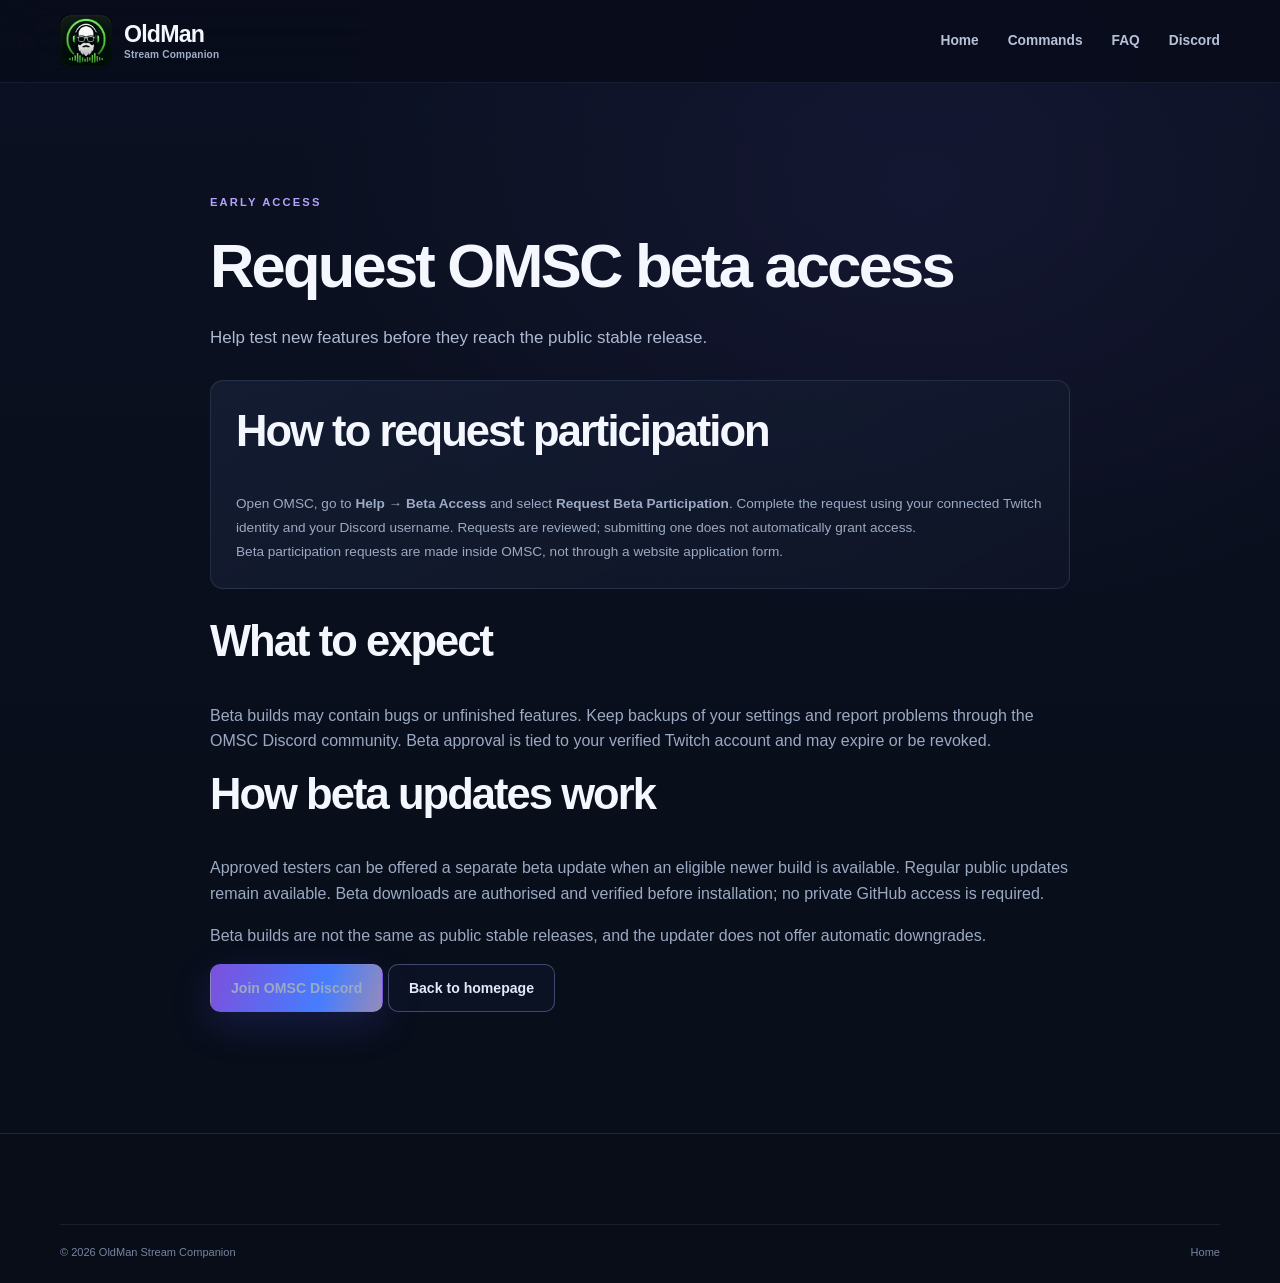
==== commit c0daaf2a: "Restore beta page mobile navigation and clarify in-app requests" ====
--- a/beta/index.html
+++ b/beta/index.html
@@ -1,7 +1,7 @@
 <!doctype html>
-<html lang="en-AU"><head><meta charset="utf-8"><meta name="viewport" content="width=device-width, initial-scale=1"><meta name="theme-color" content="#090e1b"><meta name="description" content="Request participation in OldMan Stream Companion beta testing."><link rel="icon" href="/assets/omsc-favicon.png" type="image/png"><link rel="stylesheet" href="/styles.css"><title>Beta Access | OldMan Stream Companion</title></head>
-<body><a class="skip-link" href="#main">Skip to main content</a><header class="site-header"><div class="container nav-shell"><a class="brand" href="/" aria-label="OldMan Stream Companion home"><span class="brand-mark" aria-hidden="true"></span><span class="brand-wordmark"><strong>OldMan</strong><small>Stream Companion</small></span></a><nav class="site-nav" aria-label="Main navigation"><a href="/">Home</a><a href="/commands/">Commands</a><a href="/#faq">FAQ</a><a href="https://discord.gg/SG4fTGx7cP" target="_blank" rel="noopener noreferrer">Discord</a></nav></div></header>
+<html lang="en-AU"><head><meta charset="utf-8"><meta name="viewport" content="width=device-width, initial-scale=1"><meta name="theme-color" content="#090e1b"><meta name="description" content="Request participation in OldMan Stream Companion beta testing."><link rel="icon" href="/assets/omsc-favicon.png" type="image/png"><link rel="stylesheet" href="/styles.css"><script defer src="/commands/commands.js"></script><title>Beta Access | OldMan Stream Companion</title></head>
+<body><a class="skip-link" href="#main">Skip to main content</a><header class="site-header"><div class="container nav-shell"><a class="brand" href="/" aria-label="OldMan Stream Companion home"><span class="brand-mark" aria-hidden="true"></span><span class="brand-wordmark"><strong>OldMan</strong><small>Stream Companion</small></span></a><button class="menu-toggle" aria-label="Open navigation menu" aria-controls="site-nav" aria-expanded="false" type="button"><span></span><span></span><span></span></button><nav id="site-nav" class="site-nav" aria-label="Main navigation"><a href="/">Home</a><a href="/commands/">Commands</a><a href="/#faq">FAQ</a><a href="https://discord.gg/SG4fTGx7cP" target="_blank" rel="noopener noreferrer">Discord</a></nav></div></header>
 <main id="main"><section class="section-spacing"><div class="container" style="max-width:860px"><span class="eyebrow">EARLY ACCESS</span><h1>Request OMSC beta access</h1><p class="hero-lede">Help test new features before they reach the public stable release.</p>
-<div class="feature-card" style="margin:28px 0"><h2>How to request participation</h2><p>Open OMSC, go to <strong>Help → Beta Access</strong> and select <strong>Request Beta Participation</strong>. Complete the request using your connected Twitch identity and your Discord username. Requests are reviewed; submitting one does not automatically grant access.</p><p><strong>The website application form is not yet connected.</strong> For now, please submit through the application so your request uses the existing beta-management process.</p></div>
+<div class="feature-card" style="margin:28px 0"><h2>How to request participation</h2><p>Open OMSC, go to <strong>Help → Beta Access</strong> and select <strong>Request Beta Participation</strong>. Complete the request using your connected Twitch identity and your Discord username. Requests are reviewed; submitting one does not automatically grant access.</p><p>Beta participation requests are made inside OMSC, not through a website application form.</p></div>
 <h2>What to expect</h2><p>Beta builds may contain bugs or unfinished features. Keep backups of your settings and report problems through the OMSC Discord community. Beta approval is tied to your verified Twitch account and may expire or be revoked.</p><h2>How beta updates work</h2><p>Approved testers can be offered a separate beta update when an eligible newer build is available. Regular public updates remain available. Beta downloads are authorised and verified before installation; no private GitHub access is required.</p><p>Beta builds are not the same as public stable releases, and the updater does not offer automatic downgrades.</p><p><a class="btn btn-primary" href="https://discord.gg/SG4fTGx7cP" target="_blank" rel="noopener noreferrer">Join OMSC Discord</a> <a class="btn btn-outline" href="/">Back to homepage</a></p></div></section></main>
 <footer class="footer"><div class="container footer-bottom"><span>© 2026 OldMan Stream Companion</span><a href="/">Home</a></div></footer></body></html>
--- a/styles.css
+++ b/styles.css
@@ -6,7 +6,7 @@
 .section-heading{margin-bottom:38px}.section-heading.centered{text-align:center}.section-heading h2{margin:12px 0 15px}.section-heading p{margin:0 auto;max-width:550px;line-height:1.8}.features{padding-top:109px;padding-bottom:90px}.feature-grid{display:grid;grid-template-columns:repeat(3,minmax(0,1fr));gap:16px}.feature-card{padding:26px 25px 24px;border-radius:13px;border:1px solid var(--border);background:linear-gradient(150deg,rgba(26,36,62,.62),rgba(16,23,41,.7));min-height:206px;transition:transform .2s,border-color .2s}.feature-card:hover{transform:translateY(-3px);border-color:rgba(147,121,254,.33)}.feature-card h3{font-size:1.07rem;letter-spacing:-.02em;margin:22px 0 7px}.feature-card p{font-size:.85rem;line-height:1.75;margin:0}.feature-symbol{display:grid;place-items:center;width:45px;height:45px;border-radius:13px;font-size:1.52rem;font-weight:750}.symbol-spotify{color:#5ae7a8;background:rgba(53,167,116,.12)}.symbol-alert{color:#b293ff;background:rgba(130,98,226,.13)}.symbol-chat{color:#67baff;background:rgba(65,138,234,.14)}.symbol-playlist{color:#f8aa70;background:rgba(217,125,58,.12)}.symbol-credits{color:#ffd073;background:rgba(224,164,56,.13)}.symbol-directory{color:#cc9dff;background:rgba(154,84,214,.13)}.feature-extra{text-align:center;margin:29px 0 0;font-size:.82rem;color:#8e9bb4}.feature-extra strong{color:#c0cce0;font-weight:550}
 .preview-section{background:linear-gradient(180deg,rgba(13,20,35,.4),rgba(21,27,52,.48),rgba(13,20,35,.13));border-top:1px solid rgba(165,176,224,.05);border-bottom:1px solid rgba(165,176,224,.05)}.split-heading{display:flex;align-items:flex-end;justify-content:space-between;gap:30px}.split-heading h2{margin-bottom:0}.split-heading p{max-width:375px;margin:0;font-size:.94rem}.preview-shell{border:1px solid rgba(155,164,235,.18);background:#10182a;border-radius:15px;overflow:hidden;box-shadow:0 34px 70px rgba(0,0,0,.12)}.preview-tabs{display:flex;gap:0;background:#141c30;border-bottom:1px solid var(--border)}.preview-tab{flex:1;background:none;border:0;border-right:1px solid var(--border);padding:18px 17px;color:#8797b2;cursor:pointer;text-align:left;font-size:.88rem;font-weight:700;transition:background .2s,color .2s}.preview-tab:last-child{border-right:0}.preview-tab span{color:#6e7d9e;font-size:.7rem;padding-right:12px}.preview-tab.active{background:#1a2340;color:#f2f3ff;box-shadow:inset 0 -2px #9276f9}.preview-tab:hover{background:#1b2540}.preview-panel{display:grid;grid-template-columns:1.25fr .75fr;gap:36px;align-items:center;padding:33px}.preview-panel[hidden]{display:none}.scene-card{height:310px;padding:22px;border-radius:13px;border:1px solid rgba(144,139,236,.3);overflow:hidden;position:relative;background:#10142a}.scene-card::before{content:"";position:absolute;inset:0;pointer-events:none;background:radial-gradient(circle at 48% 100%,rgba(92,64,205,.25),transparent 70%)}.scene-topline{display:flex;justify-content:space-between;gap:15px;position:relative;z-index:1;font-size:.66rem;letter-spacing:.11em;color:#bdaddd;font-weight:850}.scene-live{color:#8c99b4}.scene-music-main{position:relative;z-index:1;display:flex;align-items:center;gap:22px;max-width:490px;margin:52px auto 0}.album-placeholder{flex:none;width:136px;height:136px;border-radius:12px;background:linear-gradient(135deg,#39316a,#6446c4 45%,#1e4a8e);display:grid;place-items:center;color:#dbd2ff;font-size:4rem;box-shadow:0 20px 37px rgba(0,0,0,.2)}.scene-music-main>div:last-child{flex:1;min-width:0}.scene-music-main small{color:#aaa2f7}.scene-music-main h3{font-size:1.55rem;line-height:1.23;margin:8px 0}.scene-music-main p{font-size:.76rem}.scene-bars{display:flex;align-items:center;gap:4px;height:32px;margin-top:15px}.scene-bars i{display:block;flex:1;max-width:8px;border-radius:4px;background:linear-gradient(0deg,#6751d5,#6a96ff)}.preview-type{font-size:.73rem;font-weight:850;letter-spacing:.12em;color:#aa93fd;text-transform:uppercase}.preview-description h3{margin:14px 0;font-size:clamp(1.45rem,2.35vw,2.4rem)}.preview-description p{font-size:.95rem;line-height:1.85}.preview-note{font-size:.71rem;color:#7484a4;padding:0 33px 19px;margin:0}.scene-alerts{background:radial-gradient(circle at center,#26204d,#101426 75%)}.alert-art{position:relative;text-align:center;padding-top:25px}.alert-ring{height:92px;width:92px;display:grid;place-items:center;margin:0 auto 15px;border-radius:23px;border:2px solid #b592ff;box-shadow:0 0 42px rgba(158,91,238,.25);font-size:3rem;color:#d5b0ff}.alert-art small{font-size:.69rem;letter-spacing:.2em;color:#cebeff}.alert-art h3{font-size:1.6rem;margin:11px 0}.alert-art>span{font-size:.8rem;color:#b5a3ce}.scene-credits{background:radial-gradient(circle at center,#3a2540,#101426 73%)}.credits-art{text-align:center;position:relative;z-index:1;margin-top:19px}.credits-star{font-size:2.7rem;color:#ffbb75}.credits-art h3{font-size:1.52rem;margin:14px 0 28px}.credit-tokens{display:flex;gap:10px;justify-content:center;flex-wrap:wrap}.credit-tokens span{border:1px solid rgba(248,167,116,.4);border-radius:7px;padding:7px 11px;background:rgba(61,37,48,.8);font-size:.8rem;color:#ffca9c}
 .community-section{padding:85px 0 10px}.community-panel{display:flex;align-items:center;gap:25px;padding:33px 35px;border:1px solid rgba(139,123,234,.27);border-radius:16px;background:linear-gradient(109deg,rgba(33,36,75,.72),rgba(20,29,56,.76))}.community-icon{display:grid;place-items:center;flex:none;width:61px;height:61px;background:#242957;color:#a8a4ff;border-radius:18px}.community-icon svg{width:34px;height:34px}.community-copy{flex:1}.community-copy .eyebrow{font-size:.62rem}.community-copy h2{font-size:1.49rem;margin:6px 0 5px}.community-copy p{font-size:.84rem;margin:0}.btn-community{border-color:#606bb5;background:rgba(53,72,160,.6)}.btn-community:hover{background:#394f9f}
-.faq-section{padding:108px 0}.faq-grid{display:grid;grid-template-columns:.7fr 1.3fr;gap:85px}.faq-grid h2{margin:15px 0}.faq-grid>div:first-child>p{max-width:290px;line-height:1.8}.text-link{font-size:.87rem;color:#af9cff;font-weight:700}.text-link:hover{text-decoration:underline}.faq-list{border-top:1px solid var(--border)}.faq-list details{border-bottom:1px solid var(--border);padding:0 2px}.faq-list summary{font-size:.95rem;font-weight:690;cursor:pointer;list-style:none;padding:23px 35px 23px 0;position:relative}.faq-list summary::-webkit-details-marker{display:none}.faq-list summary::after{content:"+";position:absolute;right:5px;top:17px;color:#a597fc;font-size:1.45rem;font-weight:400}.faq-list details[open] summary::after{content:"−"}.faq-list details p{margin:-2px 0 22px;font-size:.85rem;line-height:1.8;max-width:530px}
+.faq-section{padding:108px 0}.faq-grid{display:grid;grid-template-columns:.7fr 1.3fr;gap:85px}.faq-grid h2{margin:15px 0}.faq-grid>div:first-child>p{max-width:290px;line-height:1.8}.text-link{font-size:.87rem;color:#af9cff;font-weight:700}.text-link:hover{text-decoration:underline}.faq-list{border-top:1px solid var(--border)}.faq-list details{border-bottom:1px solid var(--border);padding:0 2px}.faq-list summary{font-size:.95rem;font-weight:690;cursor:pointer;list-style:none;padding:23px 35px 23px 0;position:relative}.faq-list summary::-webkit-details-marker{display:none}.faq-list summary::after{content:"+";position:absolute;right:5px;top:17px;color:#a597fc;font-size:1.45rem;font-weight:400}.faq-list details[open] > summary::after{content:"−"}.faq-list details p{margin:-2px 0 22px;font-size:.85rem;line-height:1.8;max-width:530px}
 .download-section{padding:20px 0 85px}.download-shell{min-height:340px;position:relative;display:grid;place-items:center;overflow:hidden;border:1px solid rgba(142,142,233,.25);border-radius:19px;background:radial-gradient(ellipse at 50% 110%,rgba(82,67,163,.22),transparent 67%),linear-gradient(150deg,#141b34,#0b1528)}.download-content{position:relative;z-index:2;text-align:center;padding:57px 30px}.download-content h2{margin:15px 0;font-size:clamp(1.8rem,3.4vw,3rem)}.download-content p{font-size:.94rem}.download-actions{display:flex;align-items:center;gap:12px;justify-content:center;margin:27px 0 0;flex-wrap:wrap}.btn-disabled{background:#354057;color:#d3d8e2;border-color:#47536d;cursor:not-allowed;font-size:.8rem}.release-note{font-size:.7rem!important;color:#7f90ae;margin-top:17px}.download-decoration{position:absolute;width:280px;height:280px;border:1px solid rgba(119,106,222,.24);border-radius:50%;top:40px}.download-decoration::before,.download-decoration::after{content:"";position:absolute;border:1px solid rgba(107,108,225,.17);border-radius:50%;inset:36px}.download-decoration::after{inset:75px}.download-decoration-left{left:-150px}.download-decoration-right{right:-150px;border-color:rgba(218,132,94,.24)}
 .footer{border-top:1px solid var(--border);background:#080d18;padding:46px 0 21px}.footer-main{display:flex;align-items:center;justify-content:space-between;gap:30px}.footer-brand p{font-size:.76rem;margin:14px 0 0}.footer-main nav{display:flex;gap:24px;flex-wrap:wrap}.footer-main nav a{font-size:.79rem;color:#9cabc7}.footer-main nav a:hover{color:#fff}.footer-bottom{margin-top:44px;border-top:1px solid rgba(165,180,216,.1);padding-top:19px;display:flex;align-items:center;justify-content:space-between;gap:14px;color:#7585a1;font-size:.69rem}
 @media(max-width:1100px){.hero-grid{gap:26px}.container{width:min(calc(100% - 48px),var(--max))}.hero h1{font-size:clamp(2.35rem,4.4vw,4rem)}.hero-points{gap:10px 14px}.app-sidebar{display:none}.app-body{grid-template-columns:1fr}.site-nav{gap:18px}.feature-card{padding:22px 20px}}
@@ -255,10 +255,48 @@
   .omsc-capability-symbol.twitch-symbol .omsc-brand-icon { width: 35px; height: 35px; }
 }
 
-/* FAQ guidance groups: clearly separate topics without turning the FAQ into visual cards. */
-.faq-category{margin:31px 0 2px;padding:0 0 10px;color:#b5a2ff;font-size:.76rem;letter-spacing:.11em;text-transform:uppercase;font-weight:780;border-bottom:1px solid rgba(164,188,236,.14)}
-.faq-category:first-child{margin-top:0}
-.faq-list details p a{color:#c5b6ff;text-decoration:underline;text-underline-offset:3px}
-.faq-list details p a:hover{color:#fff}
-.faq-list details p strong{color:#e2e8ff}
-@media(max-width:760px){.faq-category{margin-top:25px}.faq-list summary{padding-top:18px;padding-bottom:18px}}
+/* Grouped FAQ: headings divide topics while preserving expandable questions. */
+.faq-list{border-top:0}
+.faq-group{margin-bottom:28px;border-top:1px solid var(--border)}
+.faq-group-heading{font-size:1rem;letter-spacing:.015em;color:#b5a2ff;font-weight:800;line-height:1.4;margin:0;padding:18px 2px 7px}
+.faq-group details:last-child{border-bottom:1px solid var(--border)}
+@media(max-width:520px){.faq-group{margin-bottom:23px}.faq-group-heading{font-size:.93rem;padding-top:16px}}
+
+/* FAQ topic accordion: all topics closed initially; one expanded at a time. */
+.faq-list > .faq-group{padding:0;border-top:1px solid var(--border);border-bottom:0;margin:0}
+.faq-list > .faq-group:last-child{border-bottom:1px solid var(--border)}
+.faq-list > .faq-group > .faq-group-heading{display:block;cursor:pointer;list-style:none;position:relative;padding:20px 40px 20px 2px;margin:0;font-size:1rem;color:#b5a2ff;font-weight:800;letter-spacing:.015em;line-height:1.4}
+.faq-list > .faq-group > .faq-group-heading::-webkit-details-marker{display:none}
+.faq-list > .faq-group > .faq-group-heading::after{content:'+';position:absolute;right:8px;top:15px;font-size:1.45rem;font-weight:400}
+.faq-list > .faq-group[open] > .faq-group-heading::after{content:'−'}
+.faq-list > .faq-group > details{padding-left:12px}
+.faq-list > .faq-group > details:last-child{border-bottom:0}
+@media(max-width:520px){.faq-list > .faq-group > .faq-group-heading{font-size:.93rem;padding:18px 36px 18px 2px}}
+
+/* FAQ category panels: hide all questions until a heading is selected. */
+.faq-list > .faq-group{padding:0;border-top:1px solid var(--border);margin:0}
+.faq-list > .faq-group:last-child{border-bottom:1px solid var(--border)}
+.faq-group-title{margin:0;font-size:inherit;letter-spacing:normal}
+.faq-group-button{display:flex;align-items:center;justify-content:space-between;gap:16px;width:100%;padding:20px 8px 20px 2px;border:0;background:transparent;color:#b5a2ff;font-size:1rem;font-weight:800;text-align:left;cursor:pointer;line-height:1.4}
+.faq-group-button:hover{color:#d1c4ff}
+.faq-group-indicator{font-size:1.45rem;font-weight:400;line-height:1}
+.faq-group-button[aria-expanded="true"] .faq-group-indicator{font-size:0}
+.faq-group-button[aria-expanded="true"] .faq-group-indicator::after{content:'−';font-size:1.45rem}
+.faq-group-panel[hidden]{display:none!important}
+.faq-group-panel > details{padding-left:12px}
+.faq-group-panel > details:last-child{border-bottom:0}
+@media(max-width:520px){.faq-group-button{font-size:.93rem;padding:18px 8px 18px 2px}}
+
+/* Guarantee category panels stay hidden until opened, including with stale styles. */
+.faq-group-panel[hidden]{display:none!important}
+
+/* Native FAQ accordion: works with JavaScript disabled or cached. */
+.faq-list > details.faq-group{margin:0;padding:0;border-top:1px solid var(--border);border-bottom:0}
+.faq-list > details.faq-group:last-child{border-bottom:1px solid var(--border)}
+.faq-list > details.faq-group > summary.faq-category-summary{display:flex;align-items:center;justify-content:space-between;gap:16px;list-style:none;cursor:pointer;padding:20px 8px 20px 2px;color:#b5a2ff;font-size:1rem;font-weight:800;line-height:1.4}
+.faq-list > details.faq-group > summary.faq-category-summary::-webkit-details-marker{display:none}
+.faq-list > details.faq-group > summary.faq-category-summary::after{content:'+';position:static;font-size:1.45rem;line-height:1;font-weight:400;color:#b5a2ff}
+.faq-list > details.faq-group[open] > summary.faq-category-summary::after{content:'−'}
+.faq-list > details.faq-group > .faq-category-questions{padding-left:12px}
+.faq-list > details.faq-group > .faq-category-questions > details:last-child{border-bottom:0}
+@media(max-width:520px){.faq-list > details.faq-group > summary.faq-category-summary{font-size:.93rem;padding:18px 8px 18px 2px}}
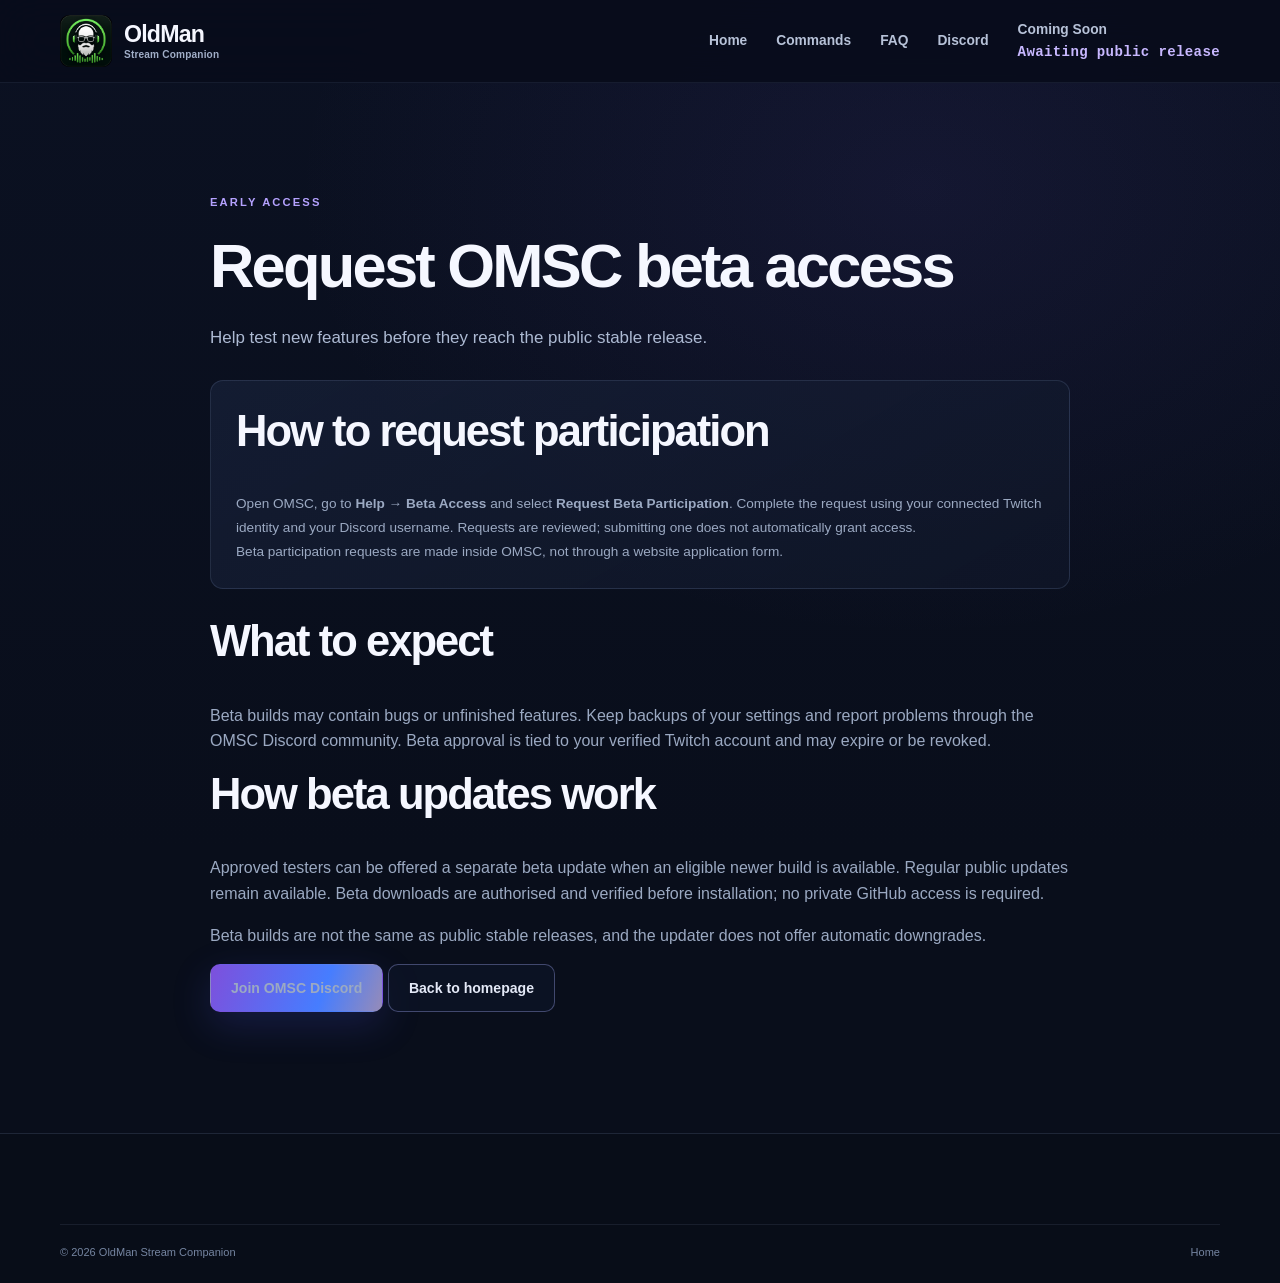
==== commit c3b02b87: "Align launch website with solo developer voice and public defaults" ====
--- a/beta/index.html
+++ b/beta/index.html
@@ -1,6 +1,6 @@
 <!doctype html>
-<html lang="en-AU"><head><meta charset="utf-8"><meta name="viewport" content="width=device-width, initial-scale=1"><meta name="theme-color" content="#090e1b"><meta name="description" content="Request participation in OldMan Stream Companion beta testing."><link rel="icon" href="/assets/omsc-favicon.png" type="image/png"><link rel="stylesheet" href="/styles.css"><script defer src="/commands/commands.js"></script><title>Beta Access | OldMan Stream Companion</title></head>
-<body><a class="skip-link" href="#main">Skip to main content</a><header class="site-header"><div class="container nav-shell"><a class="brand" href="/" aria-label="OldMan Stream Companion home"><span class="brand-mark" aria-hidden="true"></span><span class="brand-wordmark"><strong>OldMan</strong><small>Stream Companion</small></span></a><button class="menu-toggle" aria-label="Open navigation menu" aria-controls="site-nav" aria-expanded="false" type="button"><span></span><span></span><span></span></button><nav id="site-nav" class="site-nav" aria-label="Main navigation"><a href="/">Home</a><a href="/commands/">Commands</a><a href="/#faq">FAQ</a><a href="https://discord.gg/SG4fTGx7cP" target="_blank" rel="noopener noreferrer">Discord</a></nav></div></header>
+<html lang="en-AU" data-launch-at="2026-11-27T23:30:00Z"><head><meta charset="utf-8"><meta name="viewport" content="width=device-width, initial-scale=1"><meta name="theme-color" content="#090e1b"><meta name="description" content="Learn how to request OldMan Stream Companion beta access through the Windows application."><meta property="og:type" content="website"><meta property="og:title" content="Beta Access | OldMan Stream Companion"><meta property="og:description" content="Learn how to request OMSC beta participation using your connected Twitch account and Discord username."><meta property="og:image" content="https://www.oldmanstreamcompanion.com/assets/social-preview.png"><meta property="og:url" content="https://www.oldmanstreamcompanion.com/beta/"><link rel="canonical" href="https://www.oldmanstreamcompanion.com/beta/"><link rel="icon" href="/assets/omsc-favicon.png" type="image/png"><link rel="stylesheet" href="/styles.css?v=a11y-2"><script defer src="/commands/commands.js?v=a11y-1"></script><title>Beta Access | OldMan Stream Companion</title><script defer src="/public-release-data.js?v=1"></script><script defer src="/launch-release.js?v=release-review-1"></script><link rel="stylesheet" href="/launch-countdown.css?v=launch-release-1"><script defer src="/launch-countdown.js?v=launch-release-1"></script></head>
+<body><a class="skip-link" href="#main">Skip to main content</a><header class="site-header"><div class="container nav-shell"><a class="brand" href="/" aria-label="OldMan Stream Companion home"><span class="brand-mark" aria-hidden="true"></span><span class="brand-wordmark"><strong>OldMan</strong><small>Stream Companion</small></span></a><button class="menu-toggle" aria-label="Open navigation menu" aria-controls="site-nav" aria-expanded="false" type="button"><span></span><span></span><span></span></button><nav id="site-nav" class="site-nav" aria-label="Main navigation"><a href="/">Home</a><a href="/commands/">Commands</a><a href="/#faq">FAQ</a><a href="https://discord.gg/SG4fTGx7cP" target="_blank" rel="noopener noreferrer">Discord</a><a href="/#download" data-launch-countdown><span data-public-nav>Coming Soon</span><span class="launch-countdown-value" aria-hidden="true"></span></a></nav></div></header>
 <main id="main"><section class="section-spacing"><div class="container" style="max-width:860px"><span class="eyebrow">EARLY ACCESS</span><h1>Request OMSC beta access</h1><p class="hero-lede">Help test new features before they reach the public stable release.</p>
 <div class="feature-card" style="margin:28px 0"><h2>How to request participation</h2><p>Open OMSC, go to <strong>Help → Beta Access</strong> and select <strong>Request Beta Participation</strong>. Complete the request using your connected Twitch identity and your Discord username. Requests are reviewed; submitting one does not automatically grant access.</p><p>Beta participation requests are made inside OMSC, not through a website application form.</p></div>
 <h2>What to expect</h2><p>Beta builds may contain bugs or unfinished features. Keep backups of your settings and report problems through the OMSC Discord community. Beta approval is tied to your verified Twitch account and may expire or be revoked.</p><h2>How beta updates work</h2><p>Approved testers can be offered a separate beta update when an eligible newer build is available. Regular public updates remain available. Beta downloads are authorised and verified before installation; no private GitHub access is required.</p><p>Beta builds are not the same as public stable releases, and the updater does not offer automatic downgrades.</p><p><a class="btn btn-primary" href="https://discord.gg/SG4fTGx7cP" target="_blank" rel="noopener noreferrer">Join OMSC Discord</a> <a class="btn btn-outline" href="/">Back to homepage</a></p></div></section></main>
--- a/styles.css
+++ b/styles.css
@@ -153,6 +153,7 @@
   border-radius: 13px;
   background: linear-gradient(135deg, rgba(24, 36, 58, .82), rgba(13, 22, 38, .95));
 }
+
 .omsc-capability-symbol {
   display: grid;
   flex: 0 0 48px;
@@ -300,3 +301,25 @@
 .faq-list > details.faq-group > .faq-category-questions{padding-left:12px}
 .faq-list > details.faq-group > .faq-category-questions > details:last-child{border-bottom:0}
 @media(max-width:520px){.faq-list > details.faq-group > summary.faq-category-summary{font-size:.93rem;padding:18px 8px 18px 2px}}
+/* Mobile & keyboard accessibility: preserve existing layout and widget renderers. */
+@media(max-width:800px){
+  .menu-toggle{width:44px;height:44px;flex:none}
+  .site-nav > a{display:flex;align-items:center;min-height:44px}
+}
+.widget-choice{min-height:44px;padding:9px 12px}
+.demo-controls button{min-height:44px;padding:10px 8px}
+@media(max-width:520px){
+  .widget-choice,.credits-widget-choices .widget-choice{font-size:.73rem;padding:9px 10px}
+  .demo-controls{flex-wrap:wrap;gap:6px 12px}
+  .demo-label{flex-wrap:wrap;gap:5px 10px}
+  .demo-label span:last-child{white-space:normal}
+}
+
+/* Increase contrast of the small preview tab numbers on dark panels. */
+.preview-tab span{color:#afc0e2}
+
+/* Public stable scan receipt and readable, selectable file hashes. */
+.release-security-shell{max-width:960px}.release-security-shell h2{margin:12px 0 22px}.release-security-shell p{line-height:1.7}.release-security-shell a{text-decoration:underline;text-underline-offset:3px}.release-checksum{border:1px solid #536076;border-radius:12px;padding:16px;margin:18px 0}.release-checksum code{display:block;overflow-wrap:anywhere;user-select:all}.release-security-shell details{margin:24px 0}.release-security-shell summary{cursor:pointer}.release-security-shell code{overflow-wrap:anywhere}
+
+/* A permanent thank-you to the people who helped shape OMSC. */
+.beta-thanks{padding-top:24px}.beta-thanks-panel{display:flex;align-items:flex-start;gap:22px;padding:28px 32px;border:1px solid #b99a6240;border-radius:16px;background:linear-gradient(115deg,#d2a34d0b,#8b6be90b)}.beta-thanks-star{flex-shrink:0;font-size:2rem;line-height:1.25;color:#f2d68e}.beta-thanks .eyebrow{font-size:.62rem;color:#f2d68e}.beta-thanks h2{font-size:1.35rem;margin:8px 0 10px;letter-spacing:-.03em}.beta-thanks p{font-size:.88rem;line-height:1.85;margin:0;max-width:940px;color:#b5c1d8}@media(max-width:520px){.beta-thanks-panel{padding:23px 20px;gap:14px}.beta-thanks-star{font-size:1.4rem}.beta-thanks h2{font-size:1.15rem}.beta-thanks p{font-size:.82rem}}
--- a/launch-countdown.css
+++ b/launch-countdown.css
@@ -0,0 +1,13 @@
+.launch-countdown-copy{display:grid;gap:5px}
+.launch-countdown-value{display:block;font-family:ui-monospace,SFMono-Regular,Consolas,monospace;font-variant-numeric:tabular-nums;white-space:nowrap;color:#c8b8ff;font-size:.88rem;letter-spacing:.025em}
+.launch-countdown-value:empty{display:none}
+.nav-download[data-launch-countdown]{flex-direction:column;justify-content:center;gap:3px;min-width:158px;line-height:1.25;text-align:center;padding:10px 13px;flex-shrink:0}
+.nav-download .launch-countdown-value{font-size:.7rem;letter-spacing:0}
+.launch-coming-soon[data-launch-countdown],.launch-download-tag[data-launch-countdown]{line-height:1.3;gap:12px}
+.launch-local-release{margin:16px 0 0;font-size:.82rem;line-height:1.7;color:#b4c2de}
+.launch-local-release time{font-weight:650;color:#e0e7f8}
+.launch-local-hint{display:block;font-size:.75rem;color:#92a3c2}
+.launch-local-hint[hidden]{display:none}
+.download-content .launch-local-release{font-size:.9rem}
+@media(min-width:801px) and (max-width:1100px){.site-nav{gap:16px}.nav-shell{gap:20px}}
+@media(max-width:520px){.launch-countdown-copy{text-align:center}.launch-local-release{font-size:.8rem}.nav-download .launch-countdown-value{font-size:.85rem}}
